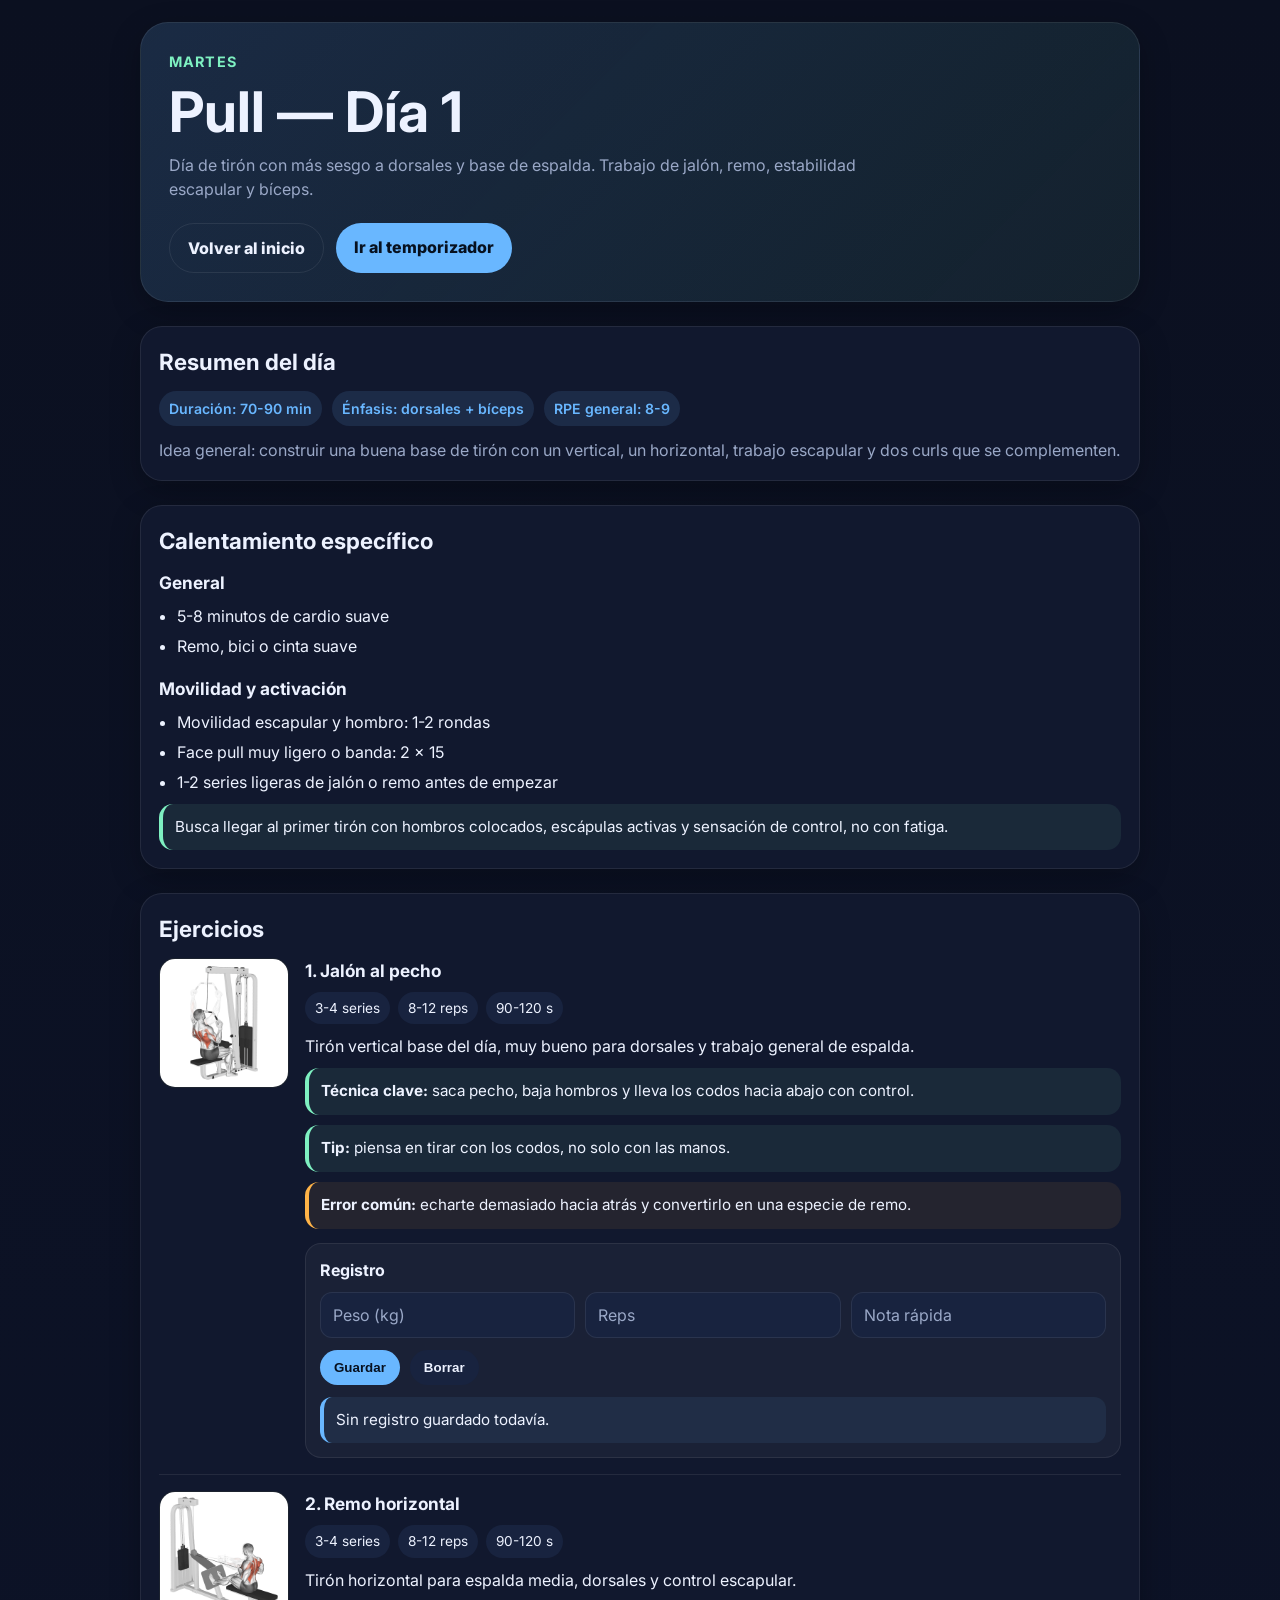
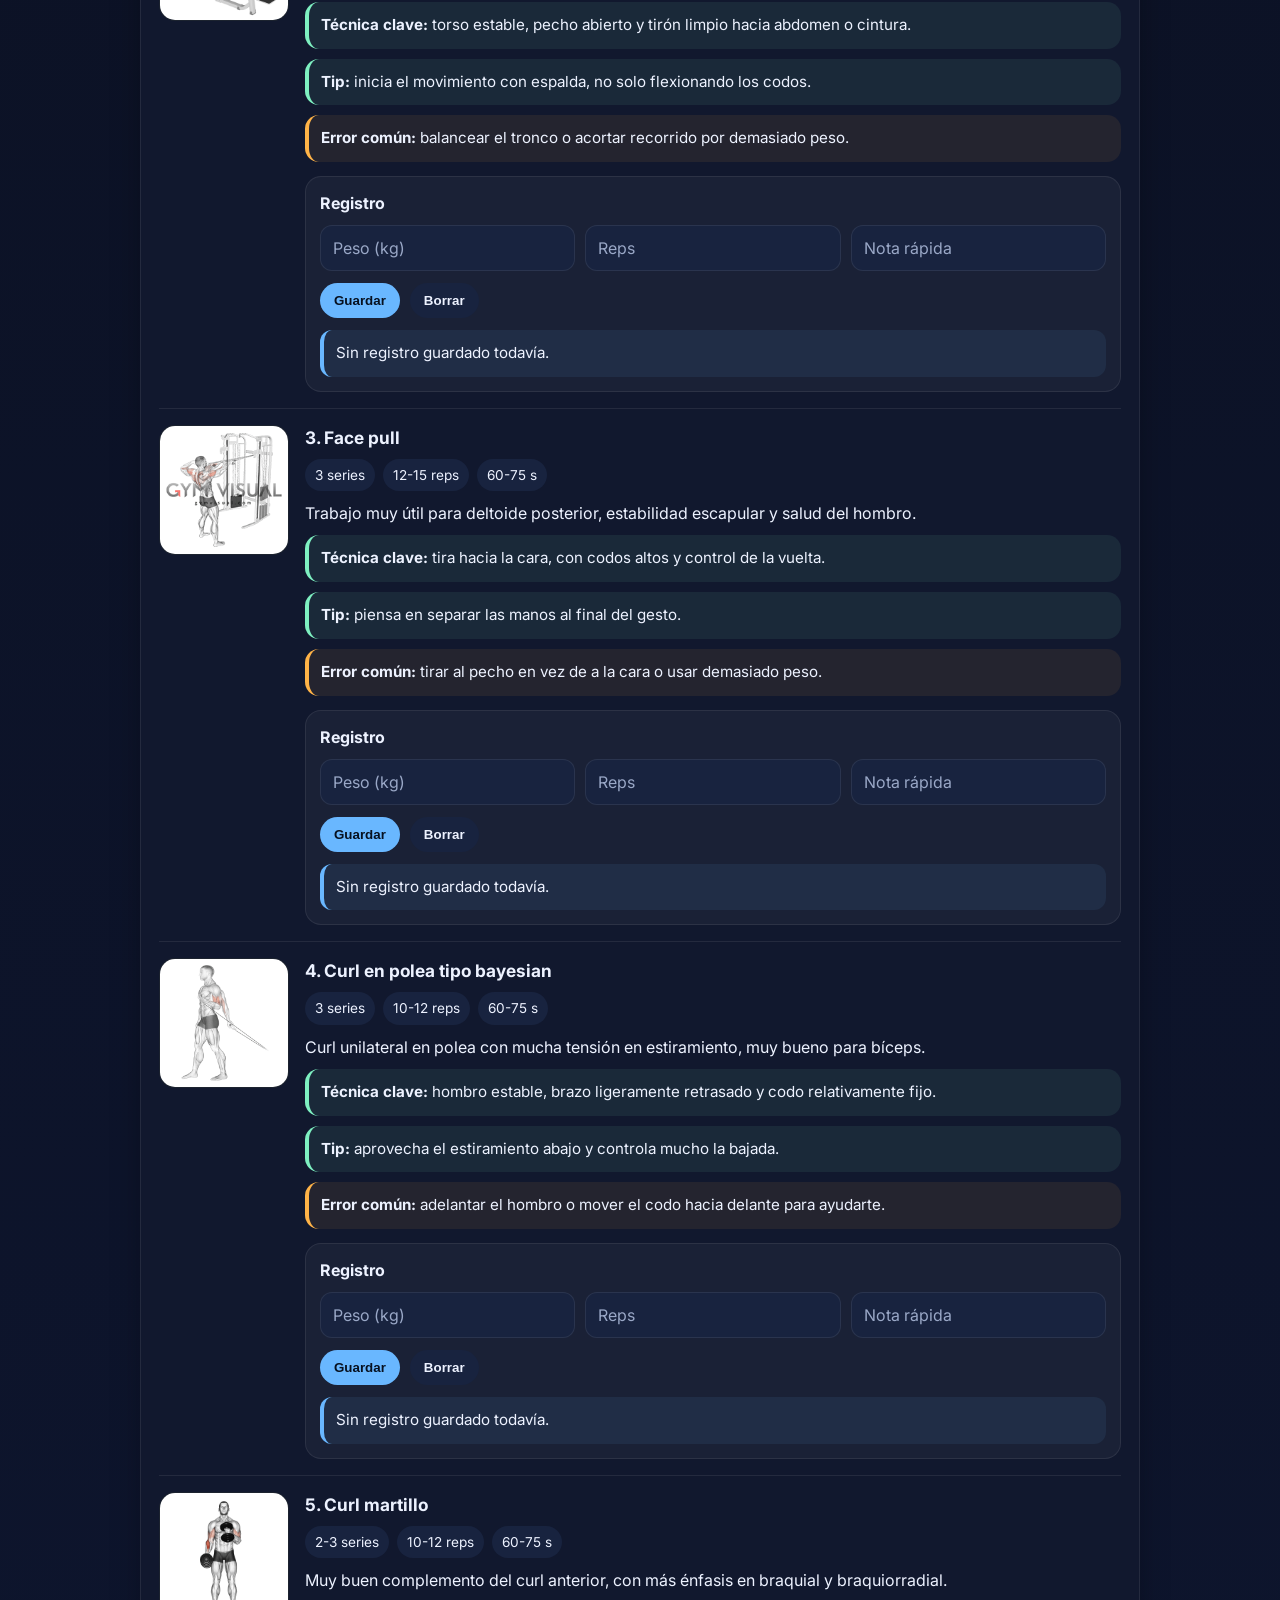
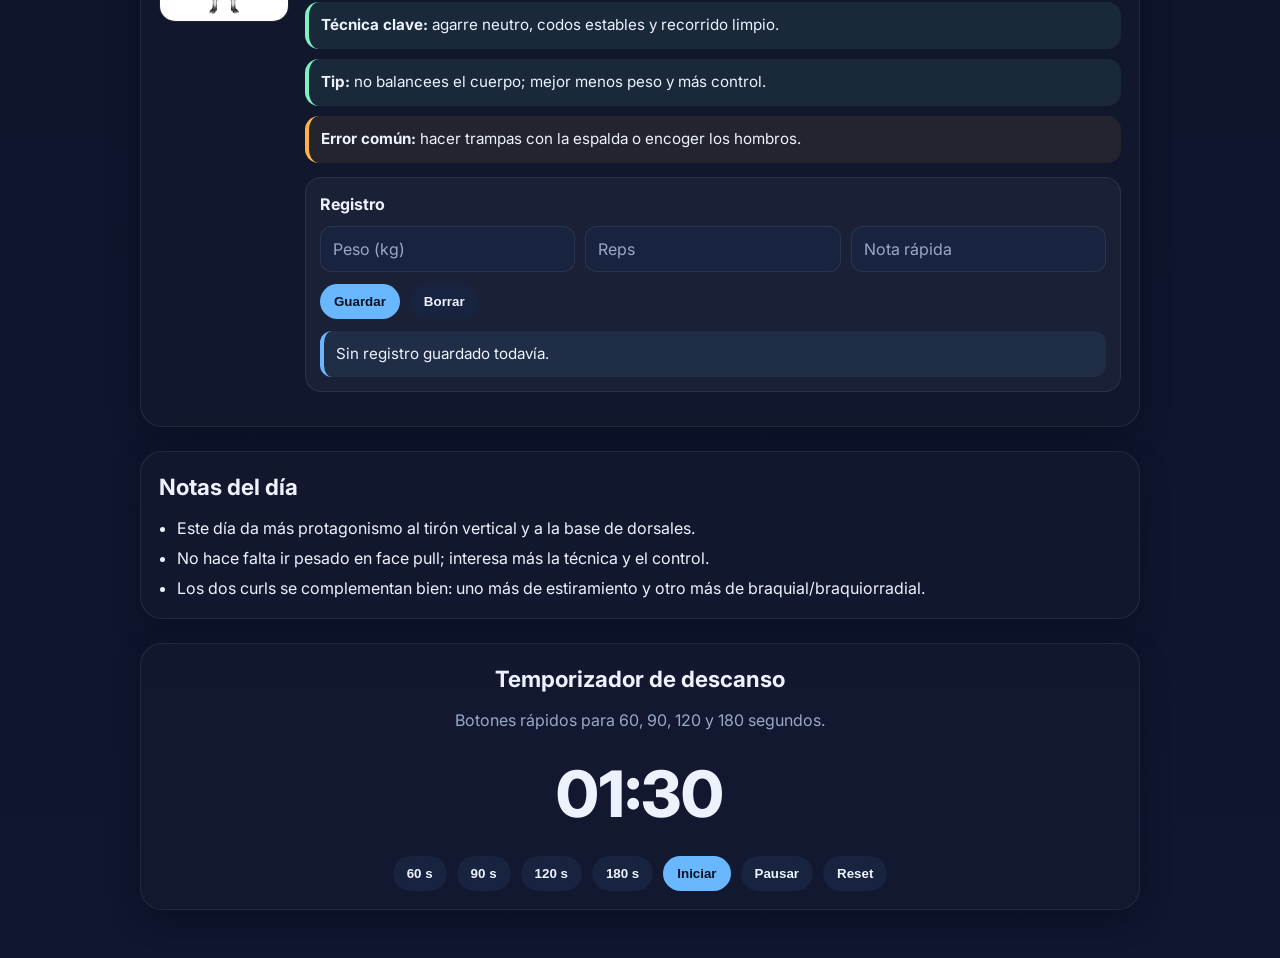
==== martes.html @ d7578993 "Rutina completa" ====
<!DOCTYPE html>
<html lang="es">
<head>
  <meta charset="UTF-8">
  <meta name="viewport" content="width=device-width, initial-scale=1.0">
  <title>Martes | Rutina Gym</title>
  <link rel="preconnect" href="https://fonts.googleapis.com">
  <link rel="preconnect" href="https://fonts.gstatic.com" crossorigin>
  <link href="https://fonts.googleapis.com/css2?family=Inter:wght@400;500;600;700;800&display=swap" rel="stylesheet">
  <link rel="stylesheet" href="style.css">
  <script src="script.js" defer></script>
</head>
<body>
  <div class="container">
    <header class="hero hero-small">
      <p class="eyebrow">Martes</p>
      <h1>Pull — Día 1</h1>
      <p class="hero-text">
        Día de tirón con más sesgo a dorsales y base de espalda. Trabajo de jalón, remo,
        estabilidad escapular y bíceps.
      </p>

      <div class="actions">
        <a class="btn secondary" href="index.html">Volver al inicio</a>
        <a class="btn" href="#temporizador">Ir al temporizador</a>
      </div>
    </header>

    <section class="section card">
      <h2>Resumen del día</h2>
      <div class="badges">
        <span class="badge">Duración: 70-90 min</span>
        <span class="badge">Énfasis: dorsales + bíceps</span>
        <span class="badge">RPE general: 8-9</span>
      </div>
      <p class="muted" style="margin-top: 12px;">
        Idea general: construir una buena base de tirón con un vertical, un horizontal, trabajo escapular y dos curls que se complementen.
      </p>
    </section>

    <section class="section card">
      <h2>Calentamiento específico</h2>

      <h3>General</h3>
      <ul>
        <li>5-8 minutos de cardio suave</li>
        <li>Remo, bici o cinta suave</li>
      </ul>

      <h3 style="margin-top: 18px;">Movilidad y activación</h3>
      <ul>
        <li>Movilidad escapular y hombro: 1-2 rondas</li>
        <li>Face pull muy ligero o banda: 2 x 15</li>
        <li>1-2 series ligeras de jalón o remo antes de empezar</li>
      </ul>

      <div class="note">
        Busca llegar al primer tirón con hombros colocados, escápulas activas y sensación de control, no con fatiga.
      </div>
    </section>

    <section class="section card">
      <h2>Ejercicios</h2>

      <article class="exercise">
        <img src="img/martes/jalon-pecho.gif" alt="Jalón al pecho">
        <div>
          <h3>1. Jalón al pecho</h3>
          <div class="meta">
            <span class="pill">3-4 series</span>
            <span class="pill">8-12 reps</span>
            <span class="pill">90-120 s</span>
          </div>
          <p>
            Tirón vertical base del día, muy bueno para dorsales y trabajo general de espalda.
          </p>
          <div class="note">
            <strong>Técnica clave:</strong> saca pecho, baja hombros y lleva los codos hacia abajo con control.
          </div>
          <div class="note">
            <strong>Tip:</strong> piensa en tirar con los codos, no solo con las manos.
          </div>
          <div class="warning">
            <strong>Error común:</strong> echarte demasiado hacia atrás y convertirlo en una especie de remo.
          </div>

          <div class="log-box">
            <h4>Registro</h4>
            <div class="log-form">
              <input type="number" id="martes-jalon-peso" placeholder="Peso (kg)" step="0.5">
              <input type="number" id="martes-jalon-reps" placeholder="Reps">
              <input type="text" id="martes-jalon-nota" placeholder="Nota rápida">
            </div>

            <div class="log-actions">
              <button class="timer-btn primary" onclick="saveExerciseLog('martes-jalon')">Guardar</button>
              <button class="timer-btn" onclick="clearExerciseLog('martes-jalon')">Borrar</button>
            </div>

            <div class="saved-log" id="martes-jalon-output">
              Sin registro guardado todavía.
            </div>
          </div>
        </div>
      </article>

      <article class="exercise">
        <img src="img/martes/remo-horizontal.gif" alt="Remo horizontal">
        <div>
          <h3>2. Remo horizontal</h3>
          <div class="meta">
            <span class="pill">3-4 series</span>
            <span class="pill">8-12 reps</span>
            <span class="pill">90-120 s</span>
          </div>
          <p>
            Tirón horizontal para espalda media, dorsales y control escapular.
          </p>
          <div class="note">
            <strong>Técnica clave:</strong> torso estable, pecho abierto y tirón limpio hacia abdomen o cintura.
          </div>
          <div class="note">
            <strong>Tip:</strong> inicia el movimiento con espalda, no solo flexionando los codos.
          </div>
          <div class="warning">
            <strong>Error común:</strong> balancear el tronco o acortar recorrido por demasiado peso.
          </div>

          <div class="log-box">
            <h4>Registro</h4>
            <div class="log-form">
              <input type="number" id="martes-remo-peso" placeholder="Peso (kg)" step="0.5">
              <input type="number" id="martes-remo-reps" placeholder="Reps">
              <input type="text" id="martes-remo-nota" placeholder="Nota rápida">
            </div>

            <div class="log-actions">
              <button class="timer-btn primary" onclick="saveExerciseLog('martes-remo')">Guardar</button>
              <button class="timer-btn" onclick="clearExerciseLog('martes-remo')">Borrar</button>
            </div>

            <div class="saved-log" id="martes-remo-output">
              Sin registro guardado todavía.
            </div>
          </div>
        </div>
      </article>

      <article class="exercise">
        <img src="img/martes/face-pull.gif" alt="Face pull">
        <div>
          <h3>3. Face pull</h3>
          <div class="meta">
            <span class="pill">3 series</span>
            <span class="pill">12-15 reps</span>
            <span class="pill">60-75 s</span>
          </div>
          <p>
            Trabajo muy útil para deltoide posterior, estabilidad escapular y salud del hombro.
          </p>
          <div class="note">
            <strong>Técnica clave:</strong> tira hacia la cara, con codos altos y control de la vuelta.
          </div>
          <div class="note">
            <strong>Tip:</strong> piensa en separar las manos al final del gesto.
          </div>
          <div class="warning">
            <strong>Error común:</strong> tirar al pecho en vez de a la cara o usar demasiado peso.
          </div>

          <div class="log-box">
            <h4>Registro</h4>
            <div class="log-form">
              <input type="number" id="martes-facepull-peso" placeholder="Peso (kg)" step="0.5">
              <input type="number" id="martes-facepull-reps" placeholder="Reps">
              <input type="text" id="martes-facepull-nota" placeholder="Nota rápida">
            </div>

            <div class="log-actions">
              <button class="timer-btn primary" onclick="saveExerciseLog('martes-facepull')">Guardar</button>
              <button class="timer-btn" onclick="clearExerciseLog('martes-facepull')">Borrar</button>
            </div>

            <div class="saved-log" id="martes-facepull-output">
              Sin registro guardado todavía.
            </div>
          </div>
        </div>
      </article>

      <article class="exercise">
        <img src="img/martes/curl-polea-bayesian.gif" alt="Curl en polea tipo bayesian">
        <div>
          <h3>4. Curl en polea tipo bayesian</h3>
          <div class="meta">
            <span class="pill">3 series</span>
            <span class="pill">10-12 reps</span>
            <span class="pill">60-75 s</span>
          </div>
          <p>
            Curl unilateral en polea con mucha tensión en estiramiento, muy bueno para bíceps.
          </p>
          <div class="note">
            <strong>Técnica clave:</strong> hombro estable, brazo ligeramente retrasado y codo relativamente fijo.
          </div>
          <div class="note">
            <strong>Tip:</strong> aprovecha el estiramiento abajo y controla mucho la bajada.
          </div>
          <div class="warning">
            <strong>Error común:</strong> adelantar el hombro o mover el codo hacia delante para ayudarte.
          </div>

          <div class="log-box">
            <h4>Registro</h4>
            <div class="log-form">
              <input type="number" id="martes-bayesian-peso" placeholder="Peso (kg)" step="0.5">
              <input type="number" id="martes-bayesian-reps" placeholder="Reps">
              <input type="text" id="martes-bayesian-nota" placeholder="Nota rápida">
            </div>

            <div class="log-actions">
              <button class="timer-btn primary" onclick="saveExerciseLog('martes-bayesian')">Guardar</button>
              <button class="timer-btn" onclick="clearExerciseLog('martes-bayesian')">Borrar</button>
            </div>

            <div class="saved-log" id="martes-bayesian-output">
              Sin registro guardado todavía.
            </div>
          </div>
        </div>
      </article>

      <article class="exercise">
        <img src="img/martes/curl-martillo.gif" alt="Curl martillo">
        <div>
          <h3>5. Curl martillo</h3>
          <div class="meta">
            <span class="pill">2-3 series</span>
            <span class="pill">10-12 reps</span>
            <span class="pill">60-75 s</span>
          </div>
          <p>
            Muy buen complemento del curl anterior, con más énfasis en braquial y braquiorradial.
          </p>
          <div class="note">
            <strong>Técnica clave:</strong> agarre neutro, codos estables y recorrido limpio.
          </div>
          <div class="note">
            <strong>Tip:</strong> no balancees el cuerpo; mejor menos peso y más control.
          </div>
          <div class="warning">
            <strong>Error común:</strong> hacer trampas con la espalda o encoger los hombros.
          </div>

          <div class="log-box">
            <h4>Registro</h4>
            <div class="log-form">
              <input type="number" id="martes-martillo-peso" placeholder="Peso (kg)" step="0.5">
              <input type="number" id="martes-martillo-reps" placeholder="Reps">
              <input type="text" id="martes-martillo-nota" placeholder="Nota rápida">
            </div>

            <div class="log-actions">
              <button class="timer-btn primary" onclick="saveExerciseLog('martes-martillo')">Guardar</button>
              <button class="timer-btn" onclick="clearExerciseLog('martes-martillo')">Borrar</button>
            </div>

            <div class="saved-log" id="martes-martillo-output">
              Sin registro guardado todavía.
            </div>
          </div>
        </div>
      </article>
    </section>

    <section class="section card">
      <h2>Notas del día</h2>
      <ul>
        <li>Este día da más protagonismo al tirón vertical y a la base de dorsales.</li>
        <li>No hace falta ir pesado en face pull; interesa más la técnica y el control.</li>
        <li>Los dos curls se complementan bien: uno más de estiramiento y otro más de braquial/braquiorradial.</li>
      </ul>
    </section>

    <section id="temporizador" class="section card timer-box">
      <h2>Temporizador de descanso</h2>
      <p class="muted">Botones rápidos para 60, 90, 120 y 180 segundos.</p>

      <div class="timer-display" id="timer">01:30</div>

      <div class="timer-controls">
        <button class="timer-btn" onclick="setTimer(60)">60 s</button>
        <button class="timer-btn" onclick="setTimer(90)">90 s</button>
        <button class="timer-btn" onclick="setTimer(120)">120 s</button>
        <button class="timer-btn" onclick="setTimer(180)">180 s</button>
        <button class="timer-btn primary" onclick="startTimer()">Iniciar</button>
        <button class="timer-btn" onclick="pauseTimer()">Pausar</button>
        <button class="timer-btn" onclick="resetTimer()">Reset</button>
      </div>
    </section>
  </div>
</body>
</html>
---- style.css ----
:root {
  --bg: #0b1020;
  --panel: #121a2f;
  --panel-2: #18233f;
  --text: #edf2ff;
  --muted: #9aa8c7;
  --accent: #69b7ff;
  --accent-2: #7ef0c1;
  --border: rgba(255, 255, 255, 0.08);
  --shadow: 0 10px 30px rgba(0, 0, 0, 0.25);
  --radius: 22px;
}

* {
  box-sizing: border-box;
  margin: 0;
  padding: 0;
}

html {
  scroll-behavior: smooth;
}

body {
  font-family: "Inter", Arial, sans-serif;
  background: linear-gradient(180deg, #0b1020 0%, #0e1630 100%);
  color: var(--text);
  line-height: 1.5;
}

.container {
  width: min(1000px, 92%);
  margin: 0 auto;
  padding: 22px 0 48px;
}

.hero {
  background: linear-gradient(135deg, rgba(105, 183, 255, 0.16), rgba(126, 240, 193, 0.08));
  border: 1px solid var(--border);
  border-radius: 28px;
  padding: 28px;
  box-shadow: var(--shadow);
}

.hero-small {
  margin-bottom: 24px;
}

.eyebrow {
  color: var(--accent-2);
  font-size: 0.9rem;
  font-weight: 700;
  text-transform: uppercase;
  letter-spacing: 0.08em;
  margin-bottom: 10px;
}

h1 {
  font-size: clamp(2rem, 6vw, 3.5rem);
  line-height: 1.05;
  margin-bottom: 12px;
}

h2 {
  margin-bottom: 12px;
  font-size: 1.4rem;
}

h3 {
  margin-bottom: 8px;
  font-size: 1.08rem;
}

.hero-text,
.muted {
  color: var(--muted);
}

.hero-text {
  max-width: 700px;
  margin-bottom: 22px;
}

.section {
  margin-top: 24px;
}

.grid {
  display: grid;
  grid-template-columns: repeat(auto-fit, minmax(260px, 1fr));
  gap: 16px;
}

.card {
  background: rgba(18, 26, 47, 0.96);
  border: 1px solid var(--border);
  border-radius: var(--radius);
  padding: 18px;
  box-shadow: var(--shadow);
}

.actions {
  display: flex;
  flex-wrap: wrap;
  gap: 12px;
}

.btn {
  display: inline-block;
  text-decoration: none;
  color: #071120;
  background: var(--accent);
  padding: 12px 18px;
  border-radius: 999px;
  font-weight: 800;
}

.btn.secondary {
  background: transparent;
  color: var(--text);
  border: 1px solid var(--border);
}

ul {
  padding-left: 18px;
}

li + li {
  margin-top: 6px;
}

.badges {
  display: flex;
  flex-wrap: wrap;
  gap: 10px;
}

.badge {
  display: inline-block;
  padding: 7px 10px;
  border-radius: 999px;
  background: rgba(105, 183, 255, 0.12);
  color: var(--accent);
  font-size: 0.88rem;
  font-weight: 600;
}

.exercise {
  display: grid;
  grid-template-columns: 130px 1fr;
  gap: 16px;
  align-items: start;
  padding: 16px 0;
  border-top: 1px solid var(--border);
}

.exercise:first-of-type {
  border-top: none;
  padding-top: 0;
}

.exercise img {
  width: 100%;
  height: 130px;
  object-fit: cover;
  border-radius: 16px;
  border: 1px solid var(--border);
  background: #09101d;
}

.meta {
  display: flex;
  flex-wrap: wrap;
  gap: 8px;
  margin-bottom: 10px;
}

.pill {
  background: var(--panel-2);
  padding: 6px 10px;
  border-radius: 999px;
  font-size: 0.85rem;
  color: var(--text);
}

.note,
.warning {
  margin-top: 10px;
  padding: 12px;
  border-radius: 14px;
  font-size: 0.95rem;
}

.note {
  background: rgba(126, 240, 193, 0.08);
  border-left: 4px solid var(--accent-2);
}

.warning {
  background: rgba(255, 179, 71, 0.08);
  border-left: 4px solid #ffb347;
}

.timer-box {
  text-align: center;
}

.timer-display {
  font-size: clamp(2.4rem, 10vw, 4rem);
  font-weight: 800;
  margin: 14px 0;
}

.timer-controls {
  display: flex;
  flex-wrap: wrap;
  justify-content: center;
  gap: 10px;
  margin-top: 10px;
}

.timer-btn {
  border: none;
  border-radius: 999px;
  padding: 10px 14px;
  font-weight: 700;
  cursor: pointer;
  background: var(--panel-2);
  color: var(--text);
}

.timer-btn.primary {
  background: var(--accent);
  color: #071120;
}

@media (max-width: 700px) {
  .exercise {
    grid-template-columns: 1fr;
  }

  .hero {
    padding: 22px;
  }
}

.log-box {
  margin-top: 14px;
  padding: 14px;
  border-radius: 16px;
  background: rgba(255, 255, 255, 0.04);
  border: 1px solid var(--border);
}

.log-box h4 {
  margin-bottom: 10px;
  font-size: 1rem;
}

.log-form {
  display: grid;
  grid-template-columns: repeat(3, 1fr);
  gap: 10px;
}

.log-form input {
  width: 100%;
  padding: 10px 12px;
  border-radius: 12px;
  border: 1px solid var(--border);
  background: var(--panel-2);
  color: var(--text);
  font: inherit;
}

.log-form input::placeholder {
  color: var(--muted);
}

.log-actions {
  display: flex;
  flex-wrap: wrap;
  gap: 10px;
  margin-top: 12px;
}

.saved-log {
  margin-top: 12px;
  padding: 12px;
  border-radius: 12px;
  background: rgba(105, 183, 255, 0.08);
  border-left: 4px solid var(--accent);
  color: var(--text);
  font-size: 0.95rem;
}

@media (max-width: 700px) {
  .log-form {
    grid-template-columns: 1fr;
  }
}
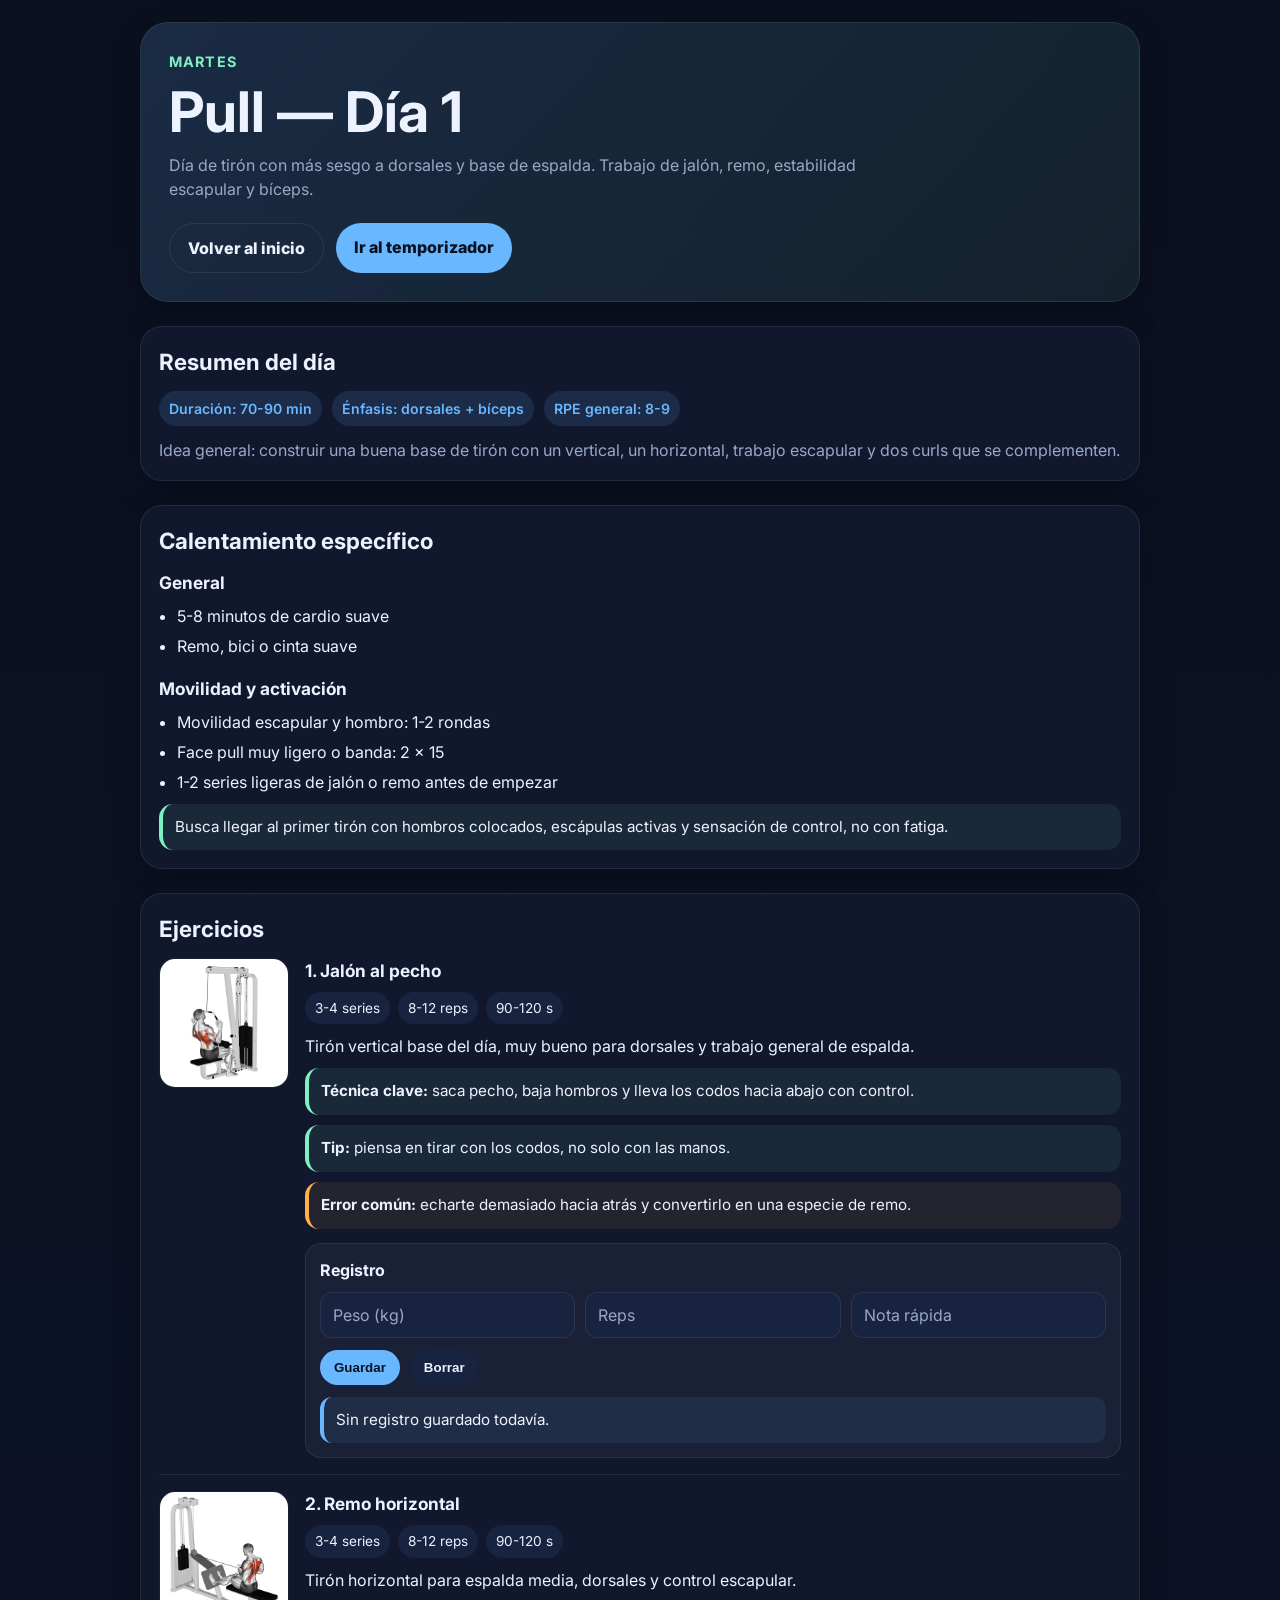
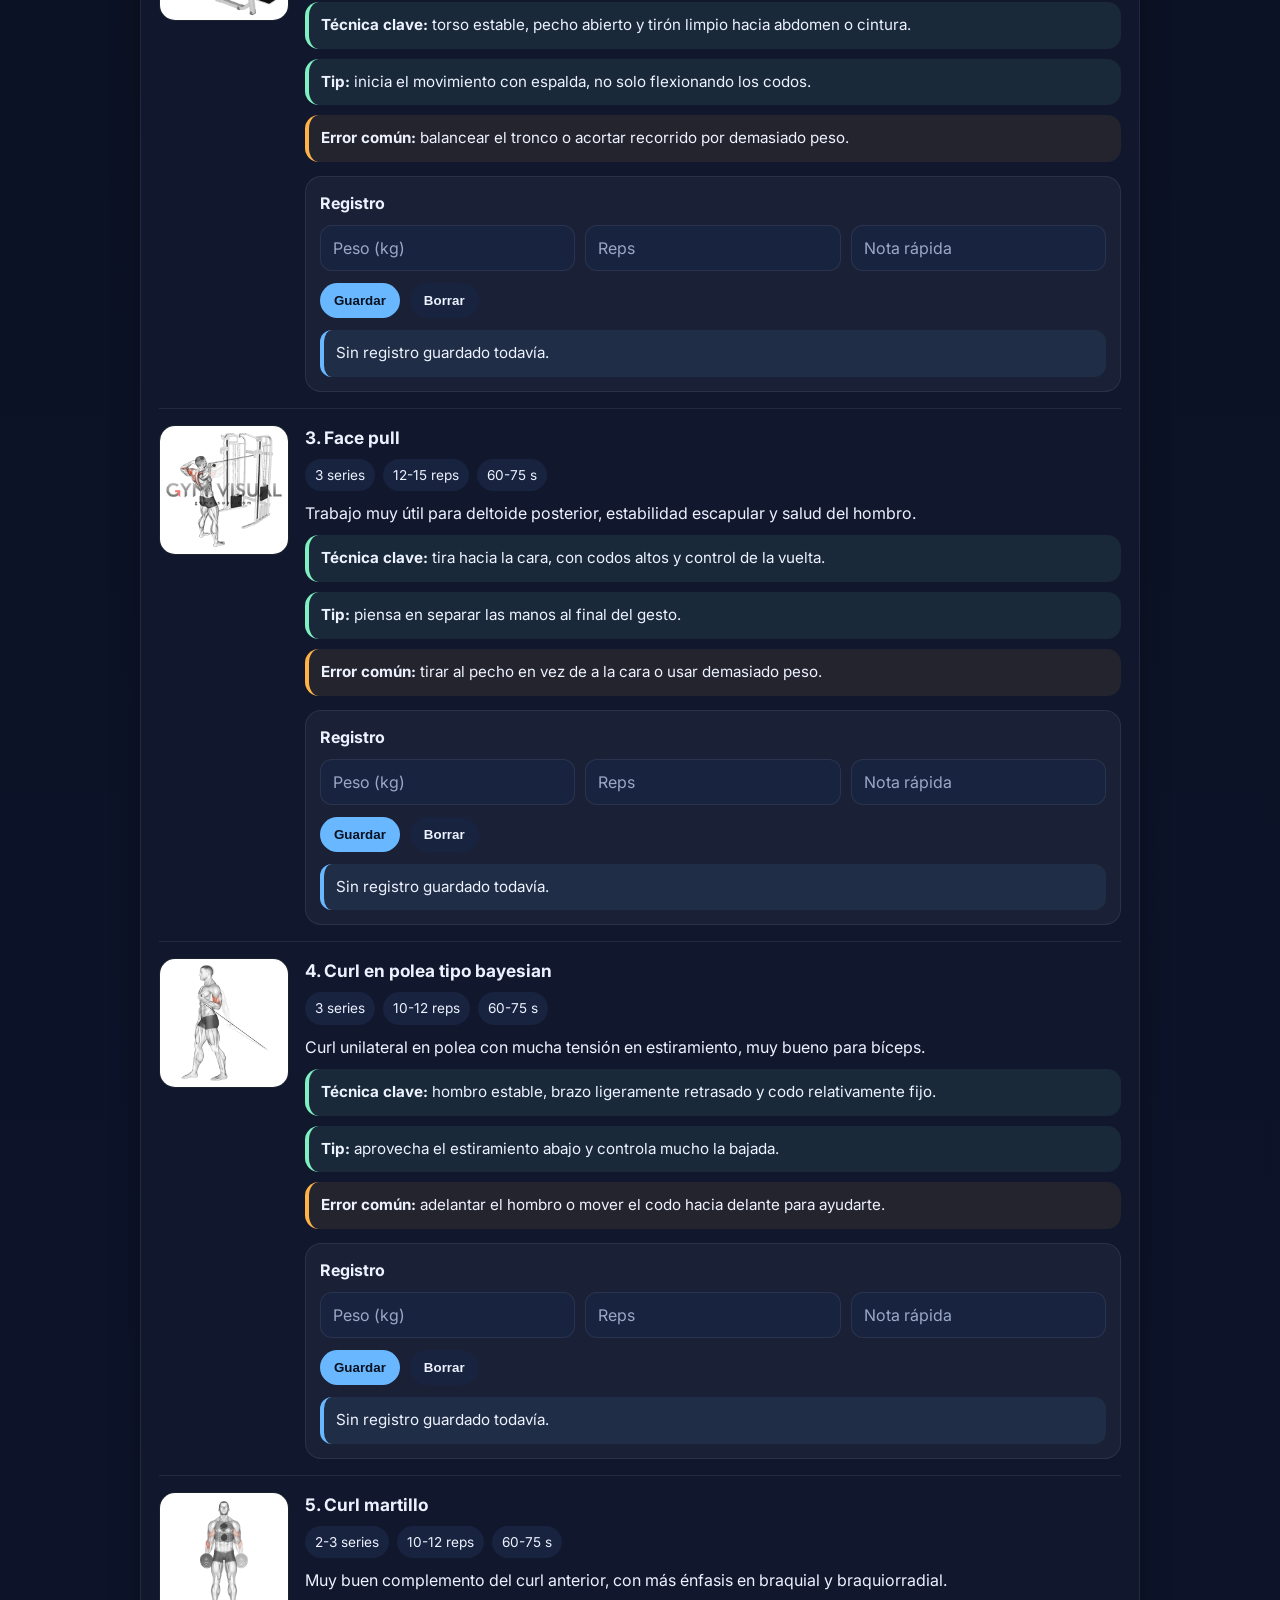
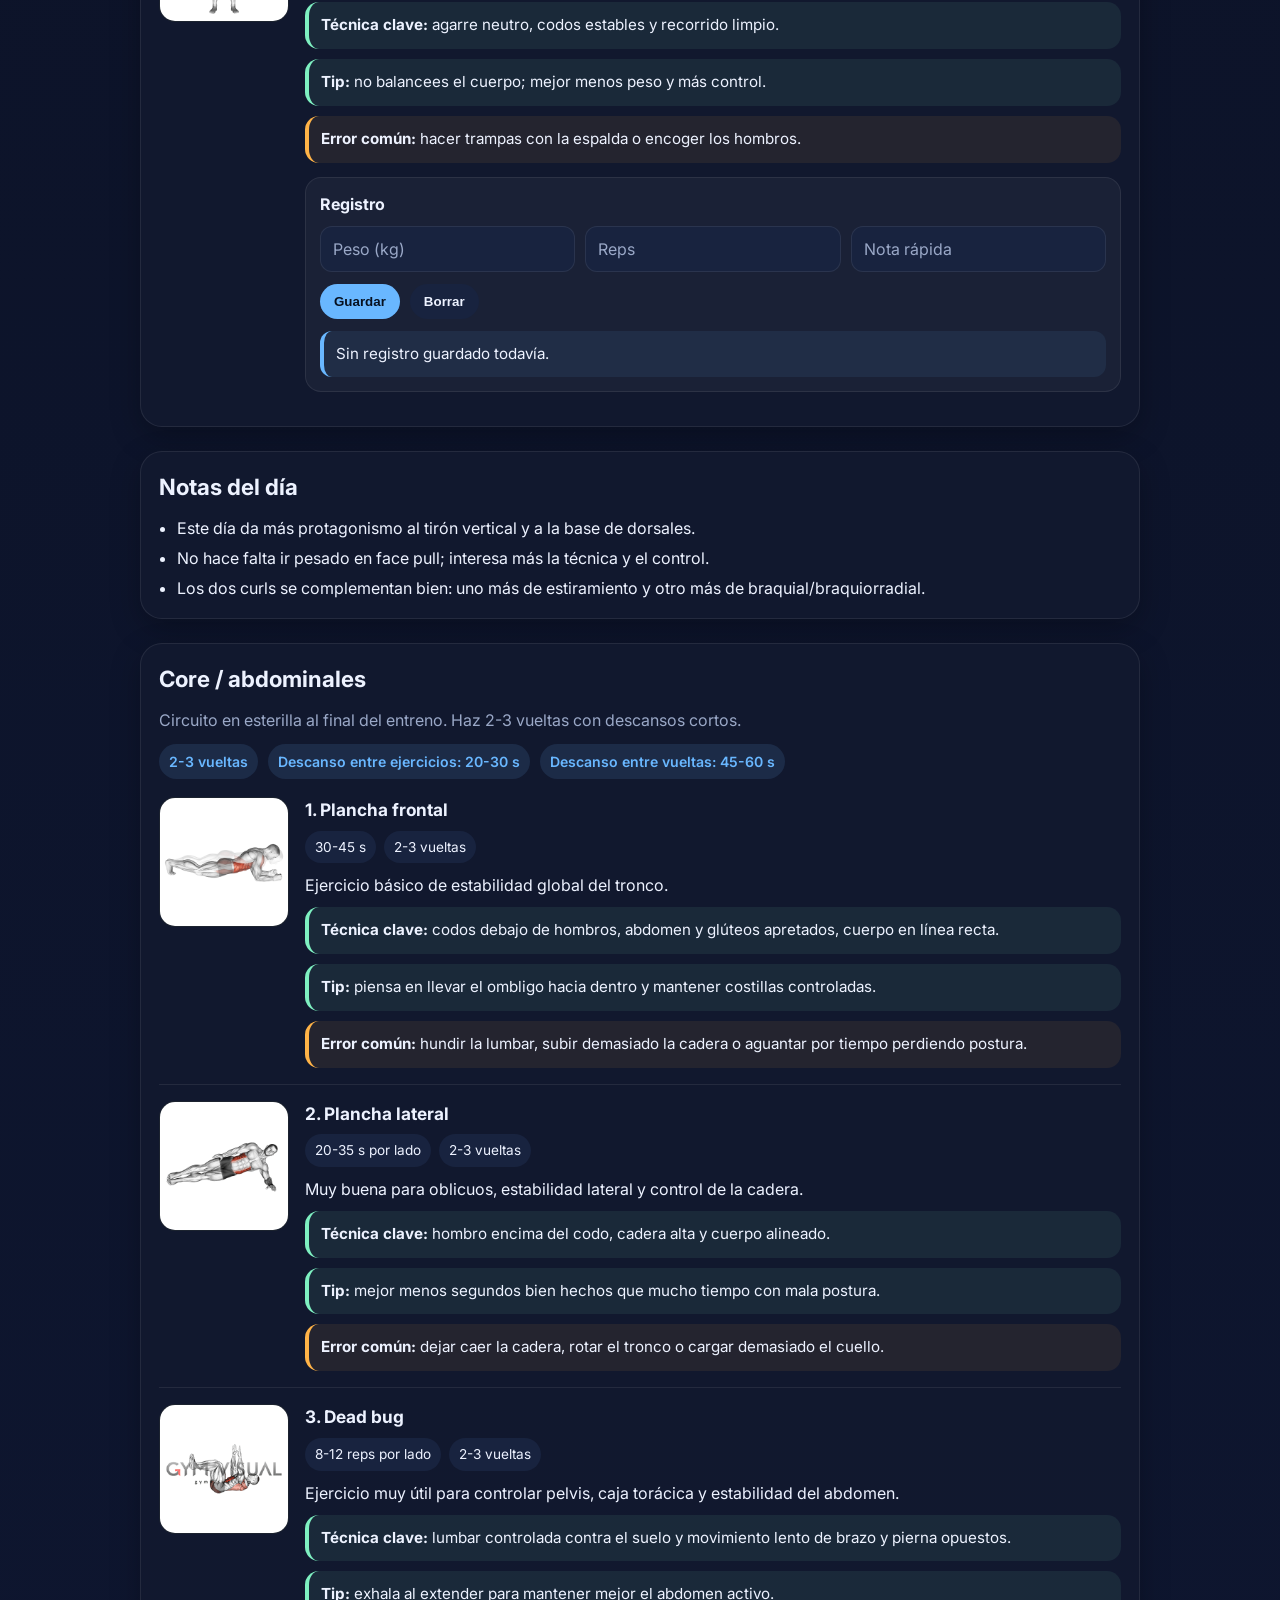
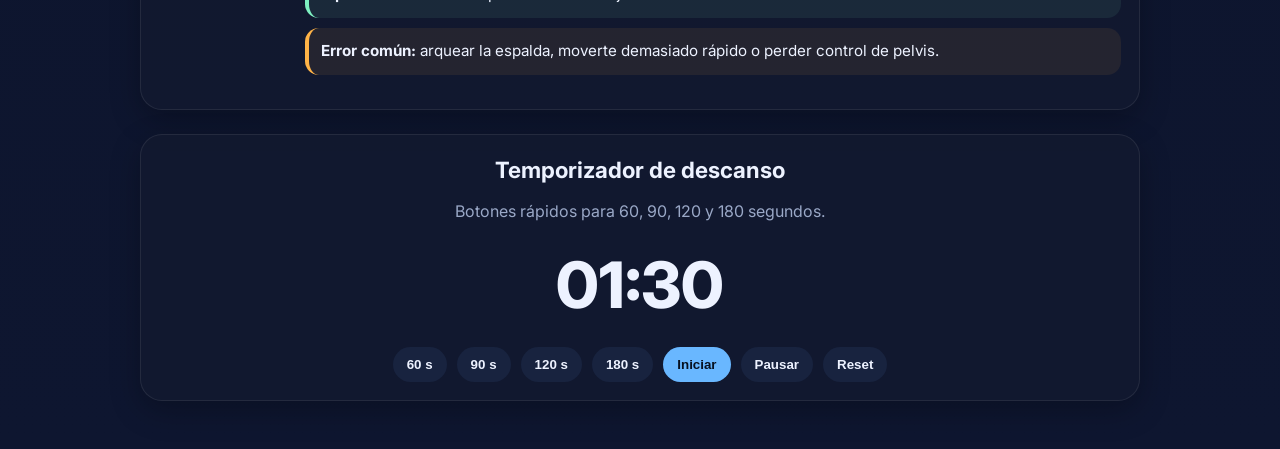
==== commit 2d632c9a: "Completo rutina con abs" ====
--- a/martes.html
+++ b/martes.html
@@ -282,6 +282,88 @@
       </ul>
     </section>
 
+    <section class="section card">
+  <h2>Core / abdominales</h2>
+  <p class="muted" style="margin-bottom: 12px;">
+    Circuito en esterilla al final del entreno. Haz 2-3 vueltas con descansos cortos.
+  </p>
+
+  <div class="badges" style="margin-bottom: 18px;">
+    <span class="badge">2-3 vueltas</span>
+    <span class="badge">Descanso entre ejercicios: 20-30 s</span>
+    <span class="badge">Descanso entre vueltas: 45-60 s</span>
+  </div>
+
+  <article class="exercise">
+    <img src="img/martes/plancha-frontal.gif" alt="Plancha frontal">
+    <div>
+      <h3>1. Plancha frontal</h3>
+      <div class="meta">
+        <span class="pill">30-45 s</span>
+        <span class="pill">2-3 vueltas</span>
+      </div>
+      <p>
+        Ejercicio básico de estabilidad global del tronco.
+      </p>
+      <div class="note">
+        <strong>Técnica clave:</strong> codos debajo de hombros, abdomen y glúteos apretados, cuerpo en línea recta.
+      </div>
+      <div class="note">
+        <strong>Tip:</strong> piensa en llevar el ombligo hacia dentro y mantener costillas controladas.
+      </div>
+      <div class="warning">
+        <strong>Error común:</strong> hundir la lumbar, subir demasiado la cadera o aguantar por tiempo perdiendo postura.
+      </div>
+    </div>
+  </article>
+
+  <article class="exercise">
+    <img src="img/martes/plancha-lateral.gif" alt="Plancha lateral">
+    <div>
+      <h3>2. Plancha lateral</h3>
+      <div class="meta">
+        <span class="pill">20-35 s por lado</span>
+        <span class="pill">2-3 vueltas</span>
+      </div>
+      <p>
+        Muy buena para oblicuos, estabilidad lateral y control de la cadera.
+      </p>
+      <div class="note">
+        <strong>Técnica clave:</strong> hombro encima del codo, cadera alta y cuerpo alineado.
+      </div>
+      <div class="note">
+        <strong>Tip:</strong> mejor menos segundos bien hechos que mucho tiempo con mala postura.
+      </div>
+      <div class="warning">
+        <strong>Error común:</strong> dejar caer la cadera, rotar el tronco o cargar demasiado el cuello.
+      </div>
+    </div>
+  </article>
+
+  <article class="exercise">
+    <img src="img/martes/dead-bug.gif" alt="Dead bug">
+    <div>
+      <h3>3. Dead bug</h3>
+      <div class="meta">
+        <span class="pill">8-12 reps por lado</span>
+        <span class="pill">2-3 vueltas</span>
+      </div>
+      <p>
+        Ejercicio muy útil para controlar pelvis, caja torácica y estabilidad del abdomen.
+      </p>
+      <div class="note">
+        <strong>Técnica clave:</strong> lumbar controlada contra el suelo y movimiento lento de brazo y pierna opuestos.
+      </div>
+      <div class="note">
+        <strong>Tip:</strong> exhala al extender para mantener mejor el abdomen activo.
+      </div>
+      <div class="warning">
+        <strong>Error común:</strong> arquear la espalda, moverte demasiado rápido o perder control de pelvis.
+      </div>
+    </div>
+  </article>
+</section>
+
     <section id="temporizador" class="section card timer-box">
       <h2>Temporizador de descanso</h2>
       <p class="muted">Botones rápidos para 60, 90, 120 y 180 segundos.</p>
